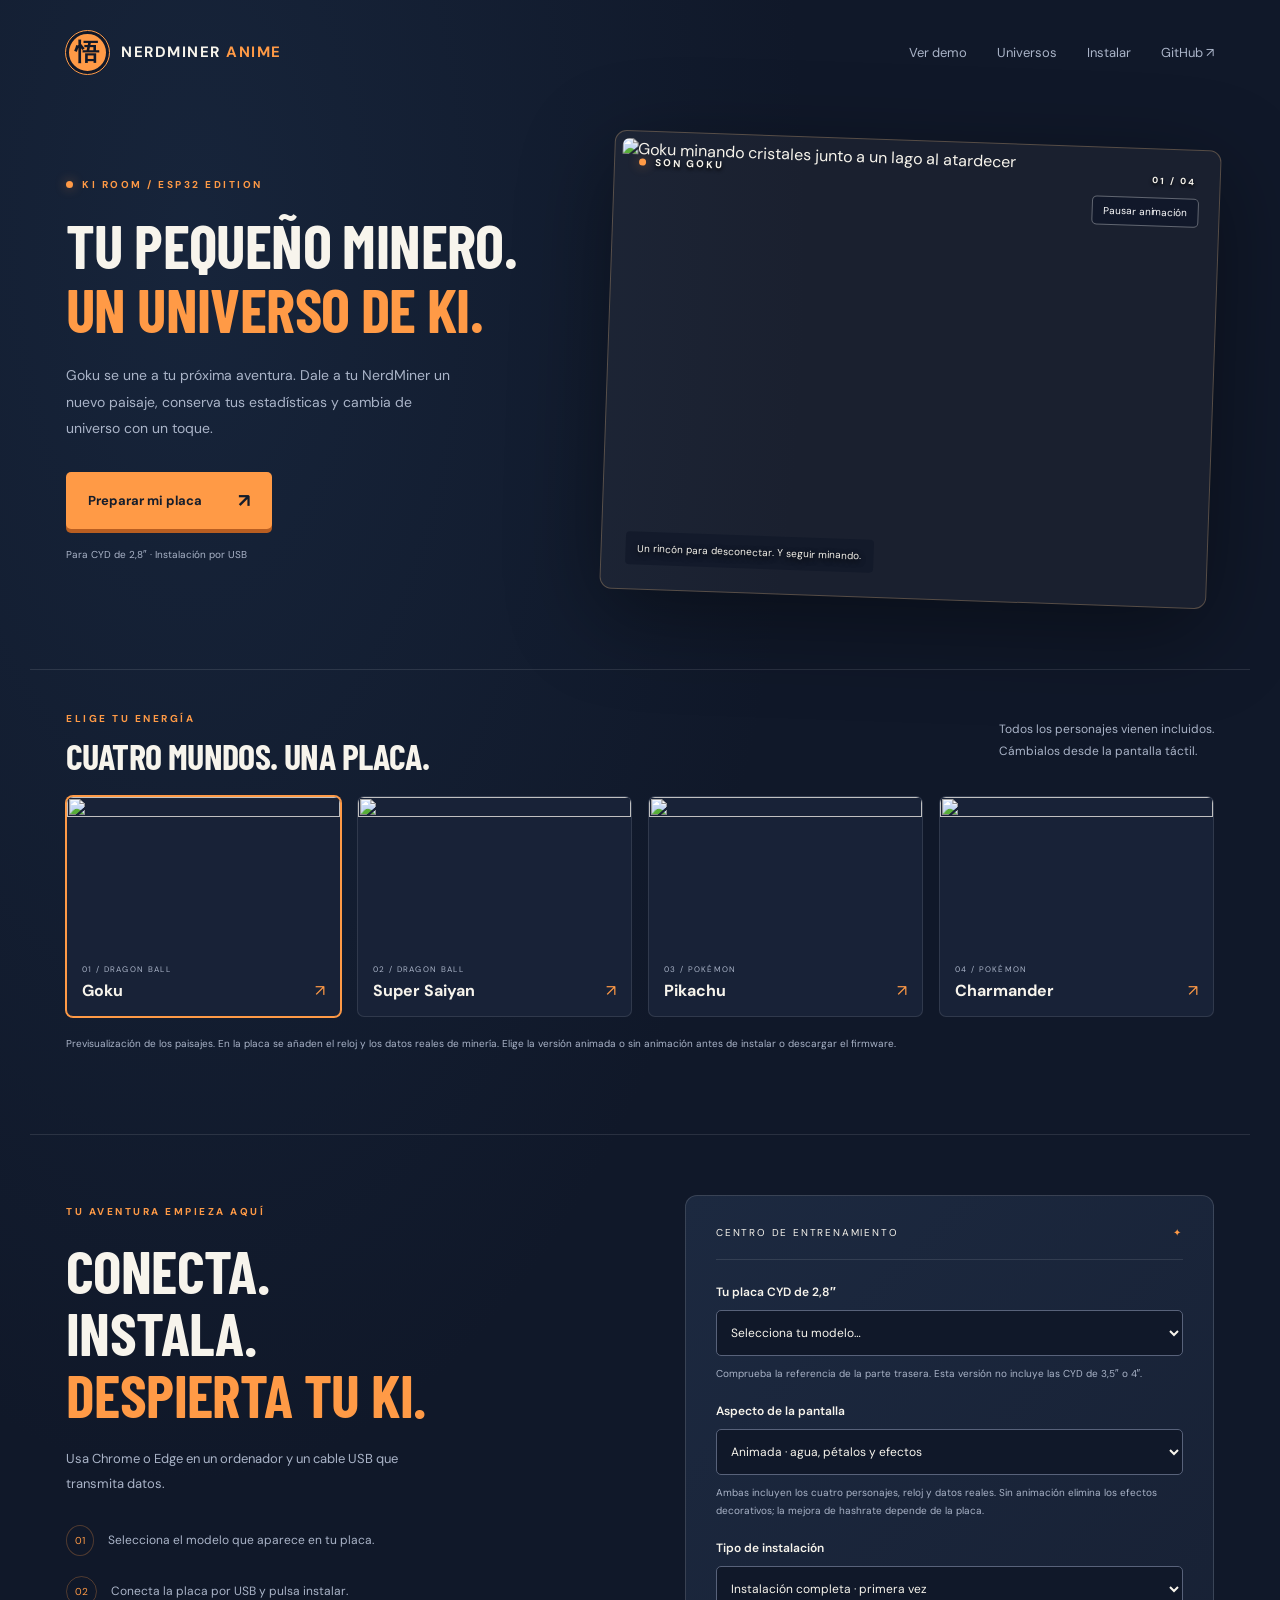
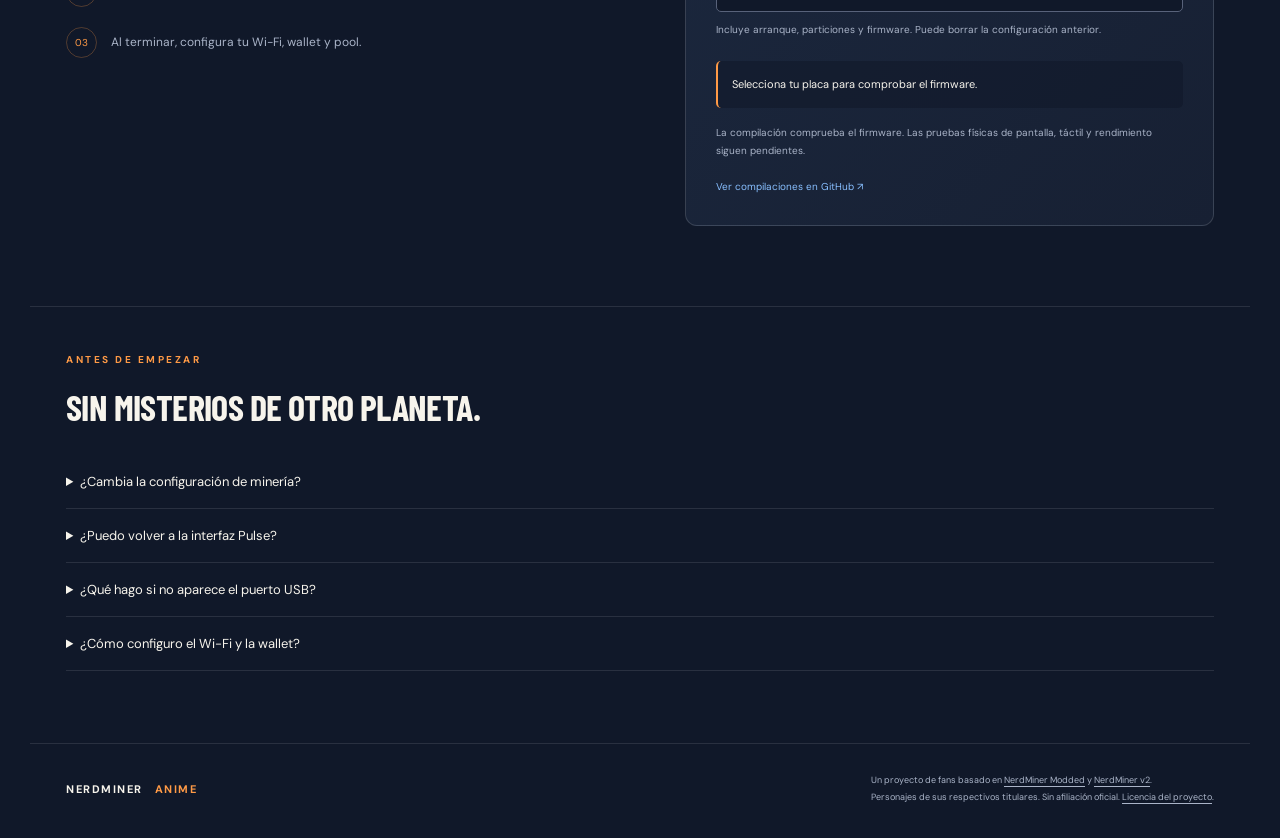
==== web/instalar.html @ bca4f03d "Set animated demo as default and offer static CYD firmware: web/instalar.html" ====
<!doctype html>
<html lang="es">
<head>
  <meta charset="utf-8">
  <meta name="viewport" content="width=device-width, initial-scale=1">
  <meta name="theme-color" content="#101829">
  <meta name="description" content="Instala NerdMiner Anime en tu CYD: Goku, Super Saiyan, Pikachu y Charmander en tu rincón de minería.">
  <title>NerdMiner Anime · KI Room</title>
  <link rel="stylesheet" href="style.css">
  <script type="module" src="https://unpkg.com/esp-web-tools@10/dist/web/install-button.js?module"></script>
  <script src="app.js" defer></script>
  <script src="scene-animation.js?v=1" defer></script>
</head>
<body>
  <header class="nav wrap">
    <a class="brand" href="./"><span class="emblem" aria-hidden="true">悟</span><span>NERDMINER <strong>ANIME</strong></span></a>
    <nav aria-label="Principal"><a href="./">Ver demo</a><a href="#universos">Universos</a><a href="#instalar">Instalar</a><a href="https://github.com/danielalejandrortizz-hash/NerdMiner-Anime">GitHub ↗</a></nav>
  </header>
  <main>
    <section class="hero wrap" aria-labelledby="hero-title">
      <div class="hero-copy">
        <p class="eyebrow"><span class="spark"></span> KI ROOM / ESP32 EDITION</p>
        <h1 id="hero-title">Tu pequeño minero.<br><em>Un universo de ki.</em></h1>
        <p class="intro">Goku se une a tu próxima aventura. Dale a tu NerdMiner un nuevo paisaje, conserva tus estadísticas y cambia de universo con un toque.</p>
        <a class="primary" href="#instalar">Preparar mi placa <span aria-hidden="true">↗</span></a>
        <p class="hero-note">Para CYD de 2,8″ · Instalación por USB</p>
      </div>
      <div class="scene-frame">
        <button id="hero-pause" class="animation-pause" aria-pressed="false">Pausar animación</button>
        <img id="hero-art" src="assets/goku-sunset.png" alt="Goku minando cristales junto a un lago al atardecer" fetchpriority="high" width="1448" height="1086">
        <div class="scene-label"><span class="spark"></span><span id="scene-name">SON GOKU</span><span>01 / 04</span></div>
        <span class="scene-caption">Un rincón para desconectar. Y seguir minando.</span>
      </div>
    </section>
    <section id="universos" class="universes wrap" aria-labelledby="universe-title">
      <div class="section-top"><div><p class="eyebrow">ELIGE TU ENERGÍA</p><h2 id="universe-title">Cuatro mundos. Una placa.</h2></div><p>Todos los personajes vienen incluidos.<br>Cámbialos desde la pantalla táctil.</p></div>
      <div class="characters" role="group" aria-label="Previsualizar personajes">
        <button class="character selected" data-scene="goku" aria-pressed="true"><img src="assets/goku-sunset.png" alt="" loading="lazy"><span><small>01 / DRAGON BALL</small><strong>Goku</strong><b aria-hidden="true">↗</b></span></button>
        <button class="character" data-scene="saiyan" aria-pressed="false"><img src="assets/saiyan-sunset.png" alt="" loading="lazy"><span><small>02 / DRAGON BALL</small><strong>Super Saiyan</strong><b aria-hidden="true">↗</b></span></button>
        <button class="character" data-scene="pikachu" aria-pressed="false"><img src="assets/pikachu-sunset.png" alt="" loading="lazy"><span><small>03 / POKÉMON</small><strong>Pikachu</strong><b aria-hidden="true">↗</b></span></button>
        <button class="character" data-scene="charmander" aria-pressed="false"><img src="assets/charmander-sunset.png" alt="" loading="lazy"><span><small>04 / POKÉMON</small><strong>Charmander</strong><b aria-hidden="true">↗</b></span></button>
      </div>
      <p class="caption">Previsualización de los paisajes. En la placa se añaden el reloj y los datos reales de minería. Elige la versión animada o sin animación antes de instalar o descargar el firmware.</p>
    </section>
    <section id="instalar" class="installation wrap" aria-labelledby="install-title">
      <div class="install-copy"><p class="eyebrow">TU AVENTURA EMPIEZA AQUÍ</p><h2 id="install-title">Conecta.<br>Instala.<br><em>Despierta tu ki.</em></h2><p>Usa Chrome o Edge en un ordenador y un cable USB que transmita datos.</p><ol><li><span>01</span>Selecciona el modelo que aparece en tu placa.</li><li><span>02</span>Conecta la placa por USB y pulsa instalar.</li><li><span>03</span>Al terminar, configura tu Wi-Fi, wallet y pool.</li></ol></div>
      <div class="install-panel">
        <p class="panel-heading">CENTRO DE ENTRENAMIENTO <span aria-hidden="true">✦</span></p>
        <label for="board">Tu placa CYD de 2,8″</label>
        <select id="board"><option value="">Selecciona tu modelo…</option><option value="ESP32-2432S028R-Room">ESP32-2432S028R · un USB</option><option value="ESP32_2432S028_2USB-Room">ESP32-2432S028 · dos USB</option></select>
        <p class="field-help">Comprueba la referencia de la parte trasera. Esta versión no incluye las CYD de 3,5″ o 4″.</p>
        <label for="animation-mode">Aspecto de la pantalla</label>
        <select id="animation-mode"><option value="animated">Animada · agua, pétalos y efectos</option><option value="static">Sin animación · menor trabajo de pantalla</option></select>
        <p class="field-help">Ambas incluyen los cuatro personajes, reloj y datos reales. Sin animación elimina los efectos decorativos; la mejora de hashrate depende de la placa.</p>
        <label for="install-mode">Tipo de instalación</label>
        <select id="install-mode"><option value="factory">Instalación completa · primera vez</option><option value="update">Actualizar · ya tengo KI Room instalado</option></select>
        <p id="mode-help" class="field-help">Incluye arranque, particiones y firmware. Puede borrar la configuración anterior.</p>
        <div class="build-state" id="build-state" role="status" aria-live="polite">Selecciona tu placa para comprobar el firmware.</div>
        <esp-web-install-button id="installer" hidden><button slot="activate" class="primary install-button">Instalar en mi placa <span aria-hidden="true">⚡</span></button><p slot="unsupported" class="browser-help">Abre esta página en Chrome o Edge en un ordenador con conexión USB.</p><p slot="not-allowed" class="browser-help">La instalación necesita HTTPS o localhost.</p></esp-web-install-button>
        <a id="download" class="download" hidden>Descargar archivo .bin ↓</a>
        <p id="hardware-note" class="fineprint">La compilación comprueba el firmware. Las pruebas físicas de pantalla, táctil y rendimiento siguen pendientes.</p>
        <a class="text-link" href="https://github.com/danielalejandrortizz-hash/NerdMiner-Anime/actions">Ver compilaciones en GitHub ↗</a>
      </div>
    </section>
    <section class="faq wrap" aria-labelledby="faq-title"><p class="eyebrow">ANTES DE EMPEZAR</p><h2 id="faq-title">Sin misterios de otro planeta.</h2><details><summary>¿Cambia la configuración de minería?</summary><p>KI Room conserva el código de minería, Stratum y los ajustes de wallet y pool del proyecto base. La interfaz añade los paisajes, el reloj y el selector de personajes. El rendimiento con esta interfaz está pendiente de pruebas en placa.</p></details><details><summary>¿Puedo volver a la interfaz Pulse?</summary><p>Sí. Abre la página TEMAS en la pantalla de la placa y toca «VOLVER A PULSE / ORIGINAL».</p></details><details><summary>¿Qué hago si no aparece el puerto USB?</summary><p>Prueba otro cable de datos, cierra otros programas que usen el puerto y revisa el controlador USB de tu placa. Si no conecta, consulta las instrucciones del fabricante para entrar en modo de arranque.</p></details><details><summary>¿Cómo configuro el Wi-Fi y la wallet?</summary><p>Tras la instalación, sigue las instrucciones de la pantalla y el portal de configuración del NerdMiner. Introduce tu Wi-Fi, la dirección pública de tu wallet y el pool. Nunca necesitas introducir la frase semilla de tu wallet.</p></details></section>
  </main>
  <footer class="wrap"><a class="brand" href="#">NERDMINER <strong>ANIME</strong></a><p>Un proyecto de fans basado en <a href="https://github.com/HenrysCat/NerdMiner-Modded">NerdMiner Modded</a> y <a href="https://github.com/BitMaker-hub/NerdMiner_v2">NerdMiner v2</a>.<br>Personajes de sus respectivos titulares. Sin afiliación oficial. <a href="https://github.com/danielalejandrortizz-hash/NerdMiner-Anime/blob/main/LICENSE">Licencia del proyecto</a>.</p></footer>
</body>
</html>
---- web/style.css ----
@import url('https://fonts.googleapis.com/css2?family=Barlow+Condensed:wght@600;700;800&family=DM+Sans:wght@400;500;600;700&display=swap');
:root{color-scheme:dark;--bg:#101829;--panel:#182237;--ink:#f7f4ec;--muted:#aab4c8;--orange:#ff9a46;--line:#ffffff1b;--blue:#88bfff;font-family:'DM Sans',sans-serif;scroll-behavior:smooth}*{box-sizing:border-box}body{margin:0;background:radial-gradient(ellipse at 15% 10%,#21375566,transparent 40%),var(--bg);color:var(--ink)}[hidden]{display:none!important}a{color:inherit;text-decoration:none}button,select{font:inherit}button,a,select{touch-action:manipulation}button:focus-visible,a:focus-visible,select:focus-visible,summary:focus-visible{outline:3px solid var(--blue);outline-offset:5px}.wrap{max-width:1220px;margin:auto;padding-left:36px;padding-right:36px}.nav{height:104px;display:flex;justify-content:space-between;align-items:center}.brand{display:flex;align-items:center;gap:12px;font-size:15px;letter-spacing:1.5px;font-weight:700}.brand strong{color:var(--orange)}.emblem{display:grid;place-items:center;background:var(--orange);border-radius:50%;color:var(--bg);font-size:24px;width:43px;height:43px;border:3px solid #101829;outline:1px solid var(--orange)}nav{display:flex;gap:30px;font-size:13px;color:var(--muted)}nav a:hover,.text-link:hover{color:var(--orange)}.hero{display:grid;grid-template-columns:.92fr 1.08fr;align-items:center;gap:24px;min-height:555px;padding-top:36px;padding-bottom:70px}.eyebrow{font-size:10px;font-weight:700;letter-spacing:2.5px;color:var(--orange);display:flex;align-items:center;gap:9px}.spark{display:inline-block;width:7px;height:7px;border-radius:50%;background:var(--orange);box-shadow:0 0 12px #ff9a4677}h1,h2{font-family:'Barlow Condensed','Arial Narrow',sans-serif;text-transform:uppercase;letter-spacing:-.6px;line-height:1.03;margin:22px 0}h1{font-size:clamp(46px,4.8vw,68px)}em{font-style:normal;color:var(--orange)}.intro{max-width:400px;color:var(--muted);font-size:14px;line-height:1.9;margin-bottom:30px}.primary{background:var(--orange);color:#151d2b;display:inline-flex;justify-content:space-between;align-items:center;gap:36px;padding:16px 22px;font-size:13px;font-weight:700;border:0;border-radius:5px;cursor:pointer;box-shadow:0 4px 0 #b95e21;transition:background .2s,transform .2s}.primary:hover{background:#ffb36e;transform:translateY(-2px)}.primary span{font-size:19px}.hero-note{font-size:10px;color:var(--muted);margin-top:19px}.scene-frame{position:relative;border:1px solid #ffc68944;border-radius:12px;padding:7px;background:#ffddac0b;transform:rotate(2deg);box-shadow:0 24px 90px #0006}.scene-frame>img{display:block;width:100%;height:auto;aspect-ratio:4/3;object-fit:cover;border-radius:7px}.scene-label{position:absolute;left:24px;right:24px;top:24px;display:flex;align-items:center;gap:9px;font-size:10px;font-weight:700;letter-spacing:2px;text-shadow:0 2px 4px #000}.scene-label>span:last-child{margin-left:auto;font-size:9px}.scene-caption{position:absolute;left:24px;right:24px;bottom:24px;font-size:10px;text-shadow:0 2px 6px #000;background:#101829b3;padding:10px 12px;border-radius:4px;width:fit-content}.universes{padding-top:32px;padding-bottom:72px;border-top:1px solid var(--line)}.section-top{display:flex;align-items:end;justify-content:space-between;margin-bottom:22px}.section-top h2{font-size:36px;margin:12px 0 0}.section-top>p{font-size:12px;line-height:1.8;color:var(--muted)}.characters{display:grid;grid-template-columns:repeat(4,1fr);gap:16px}.character{text-align:left;padding:0;border:1px solid var(--line);border-radius:7px;overflow:hidden;background:var(--panel);color:var(--ink);cursor:pointer;transition:transform .2s,border-color .2s}.character:hover{transform:translateY(-4px);border-color:var(--orange)}.character.selected{border-color:var(--orange);box-shadow:0 0 0 1px var(--orange)}.character img{display:block;width:100%;aspect-ratio:1.8;object-fit:cover}.character>span{padding:15px;display:grid;grid-template-columns:1fr auto;gap:6px}.character small{grid-column:1/-1;color:var(--muted);font-size:8px;letter-spacing:1.3px}.character strong{font-size:16px}.character b{color:var(--orange);font-weight:400}.caption{font-size:10px;color:var(--muted);line-height:1.7;margin-top:18px}.installation{display:grid;grid-template-columns:1fr 1fr;gap:90px;padding-top:60px;padding-bottom:80px;border-top:1px solid var(--line)}.install-copy h2{font-size:60px;margin-top:22px}.install-copy>p:not(.eyebrow){max-width:340px;font-size:13px;line-height:1.9;color:var(--muted)}ol{list-style:none;padding:0;margin-top:28px}li{display:flex;gap:14px;align-items:center;margin:20px 0;font-size:12px;color:var(--muted)}li>span{color:var(--orange);font-size:10px;border:1px solid #ff9a4644;padding:8px;border-radius:50%}.install-panel{background:linear-gradient(135deg,#1c2940,#172033);border:1px solid #ffffff24;border-radius:12px;padding:30px;align-self:start}.panel-heading{font-size:10px;letter-spacing:1.8px;border-bottom:1px solid var(--line);padding-bottom:20px;margin:0 0 24px;display:flex;justify-content:space-between}.panel-heading span{color:var(--orange)}label{display:block;font-size:12px;font-weight:600;margin:20px 0 10px}select{width:100%;background:#101829;color:var(--ink);border:1px solid #58627a;border-radius:5px;padding:13px 10px;font-size:12px}.field-help{font-size:10px;line-height:1.8;color:var(--muted);margin-top:9px}.build-state{font-size:11px;line-height:1.7;background:#10182988;padding:14px;border-radius:5px;margin:22px 0 16px;border-left:2px solid var(--orange)}.install-button{width:100%;margin-bottom:14px}.download{display:block;text-align:center;color:var(--blue);font-size:11px;padding:10px}.fineprint,.browser-help{color:var(--muted);font-size:10px;line-height:1.8}.text-link{display:inline-block;font-size:10px;color:var(--blue);margin-top:10px}.faq{padding-top:36px;padding-bottom:72px;border-top:1px solid var(--line)}.faq h2{font-size:36px;margin-bottom:30px}details{border-bottom:1px solid var(--line);padding:18px 0}summary{cursor:pointer;font-size:13px}details p{font-size:12px;color:var(--muted);line-height:1.9;max-width:800px}footer{border-top:1px solid var(--line);display:flex;justify-content:space-between;gap:30px;padding-top:28px;padding-bottom:32px}footer .brand{font-size:11px}footer p{font-size:9px;color:var(--muted);line-height:1.9;margin:0}footer p a{text-decoration:underline;text-underline-offset:3px}@media(max-width:900px){.hero{grid-template-columns:1fr 1fr;gap:20px}h1{font-size:48px}.installation{gap:40px}.install-copy h2{font-size:52px}.characters{gap:10px}.character strong{font-size:13px}}@media(max-width:640px){.wrap{padding-left:22px;padding-right:22px}.nav{height:85px}.brand{font-size:11px;gap:8px}.emblem{width:34px;height:34px;font-size:20px}nav{gap:16px;font-size:11px}nav a:first-child{display:none}.hero{grid-template-columns:1fr;padding-top:26px;gap:36px;padding-bottom:54px}h1{font-size:54px}.intro{max-width:100%}.scene-frame{transform:rotate(1deg)}.section-top{display:block}.section-top h2,.faq h2{font-size:32px}.characters{grid-template-columns:1fr 1fr;gap:14px}.character strong{font-size:15px}.installation{grid-template-columns:1fr;gap:26px;padding-top:36px;padding-bottom:50px}.install-copy h2{font-size:52px}.install-panel{padding:23px}.universes{padding-bottom:42px}footer{flex-direction:column;gap:18px}.hero-note{font-size:11px}}@media(prefers-reduced-motion:reduce){:root{scroll-behavior:auto}*{transition:none!important}}

/* Approved animated scene, directly on the installer. */
.scene-frame>.scene-motion{position:absolute;left:7px;top:7px;width:calc(100% - 14px);height:calc(100% - 14px);border-radius:7px;pointer-events:none}.scene-label,.scene-caption{z-index:1}.animation-pause{position:absolute;right:20px;top:48px;z-index:2;border:1px solid #ffffff55;border-radius:5px;padding:7px 10px;background:#101829c9;color:#fff;font:inherit;font-size:10px;cursor:pointer}.animation-pause:focus-visible{outline:3px solid var(--blue);outline-offset:3px}
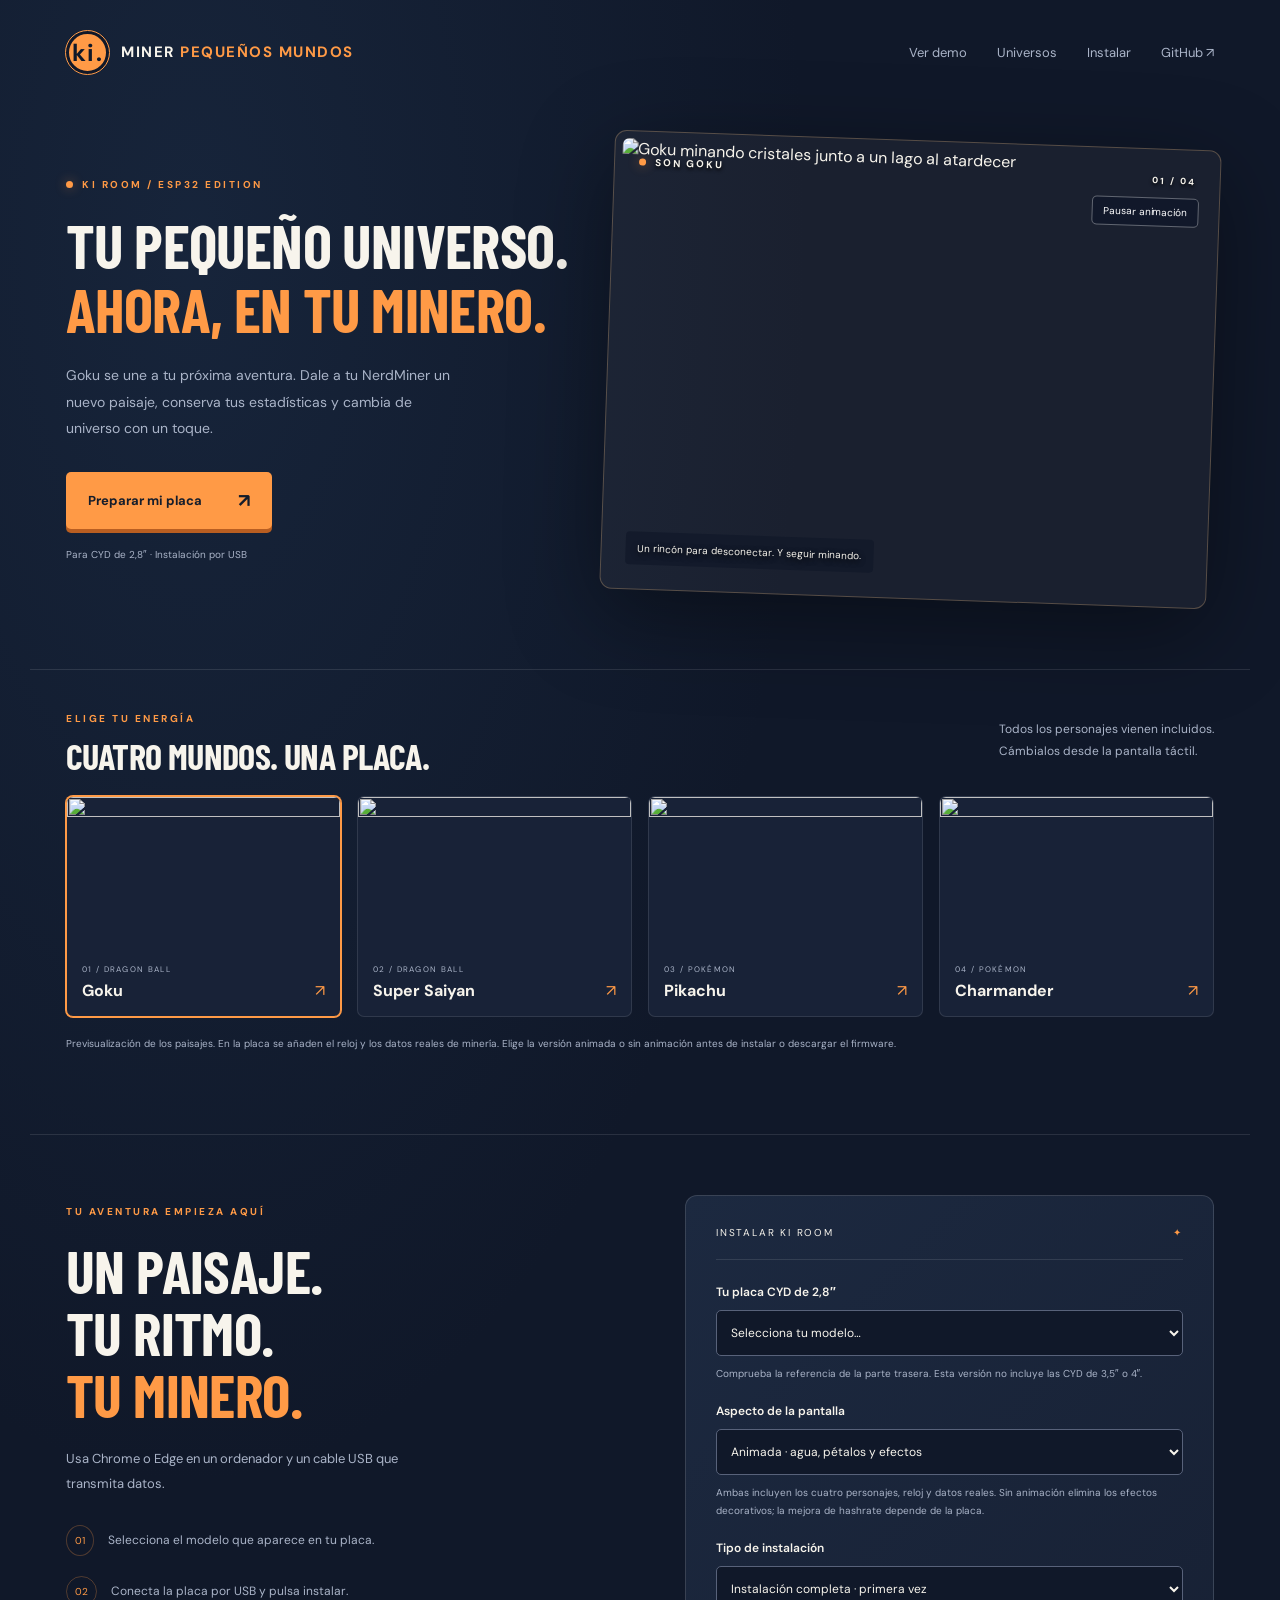
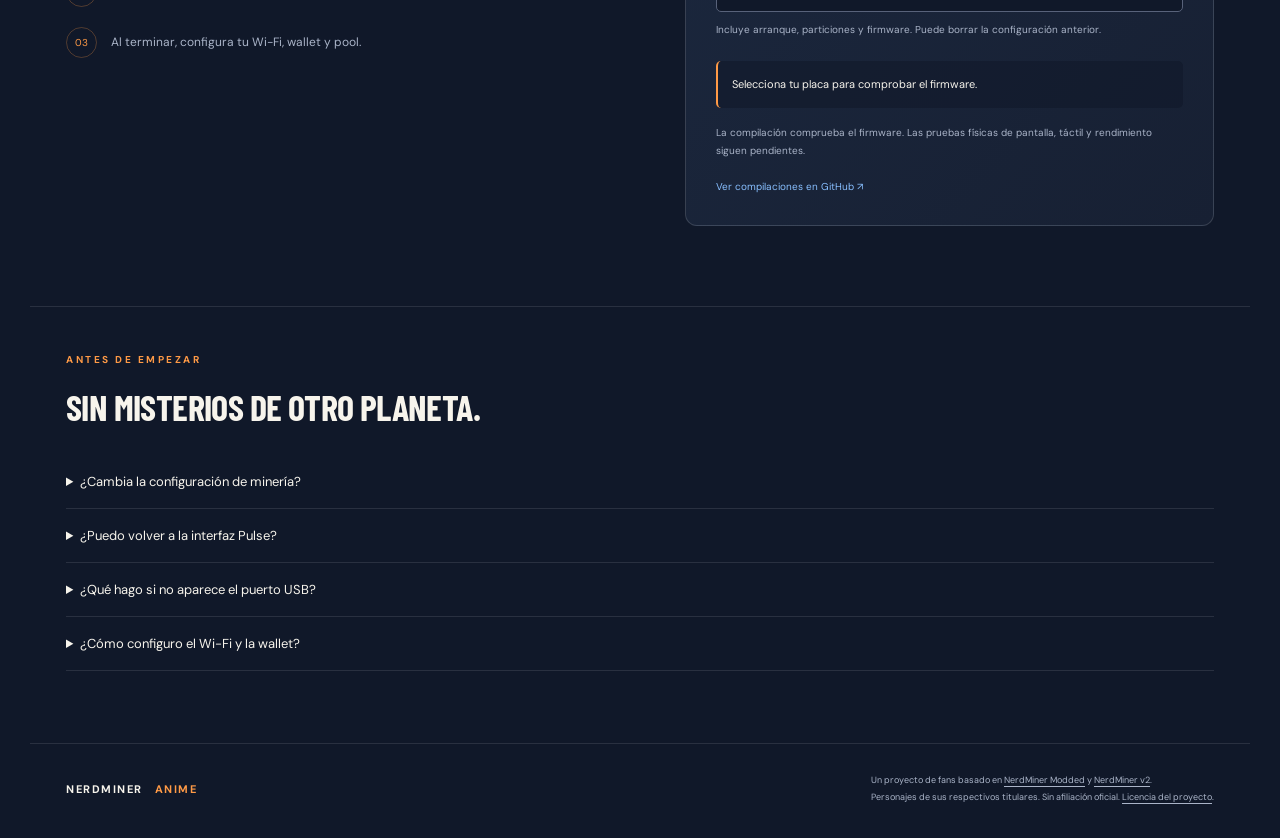
==== commit 70d3fd2a: "Fix invalid hashrate samples, readable metrics, foreground petals and demo styling" ====
--- a/web/instalar.html
+++ b/web/instalar.html
@@ -7,20 +7,21 @@
   <meta name="description" content="Instala NerdMiner Anime en tu CYD: Goku, Super Saiyan, Pikachu y Charmander en tu rincón de minería.">
   <title>NerdMiner Anime · KI Room</title>
   <link rel="stylesheet" href="style.css">
+  <link rel="stylesheet" href="installer-theme.css">
   <script type="module" src="https://unpkg.com/esp-web-tools@10/dist/web/install-button.js?module"></script>
   <script src="app.js" defer></script>
   <script src="scene-animation.js?v=1" defer></script>
 </head>
 <body>
   <header class="nav wrap">
-    <a class="brand" href="./"><span class="emblem" aria-hidden="true">悟</span><span>NERDMINER <strong>ANIME</strong></span></a>
+    <a class="brand" href="./"><span class="emblem" aria-hidden="true">ki.</span><span>MINER <strong>PEQUEÑOS MUNDOS</strong></span></a>
     <nav aria-label="Principal"><a href="./">Ver demo</a><a href="#universos">Universos</a><a href="#instalar">Instalar</a><a href="https://github.com/danielalejandrortizz-hash/NerdMiner-Anime">GitHub ↗</a></nav>
   </header>
   <main>
     <section class="hero wrap" aria-labelledby="hero-title">
       <div class="hero-copy">
         <p class="eyebrow"><span class="spark"></span> KI ROOM / ESP32 EDITION</p>
-        <h1 id="hero-title">Tu pequeño minero.<br><em>Un universo de ki.</em></h1>
+        <h1 id="hero-title">Tu pequeño universo.<br><em>Ahora, en tu minero.</em></h1>
         <p class="intro">Goku se une a tu próxima aventura. Dale a tu NerdMiner un nuevo paisaje, conserva tus estadísticas y cambia de universo con un toque.</p>
         <a class="primary" href="#instalar">Preparar mi placa <span aria-hidden="true">↗</span></a>
         <p class="hero-note">Para CYD de 2,8″ · Instalación por USB</p>
@@ -43,9 +44,9 @@
       <p class="caption">Previsualización de los paisajes. En la placa se añaden el reloj y los datos reales de minería. Elige la versión animada o sin animación antes de instalar o descargar el firmware.</p>
     </section>
     <section id="instalar" class="installation wrap" aria-labelledby="install-title">
-      <div class="install-copy"><p class="eyebrow">TU AVENTURA EMPIEZA AQUÍ</p><h2 id="install-title">Conecta.<br>Instala.<br><em>Despierta tu ki.</em></h2><p>Usa Chrome o Edge en un ordenador y un cable USB que transmita datos.</p><ol><li><span>01</span>Selecciona el modelo que aparece en tu placa.</li><li><span>02</span>Conecta la placa por USB y pulsa instalar.</li><li><span>03</span>Al terminar, configura tu Wi-Fi, wallet y pool.</li></ol></div>
+      <div class="install-copy"><p class="eyebrow">TU AVENTURA EMPIEZA AQUÍ</p><h2 id="install-title">Un paisaje.<br>Tu ritmo.<br><em>Tu minero.</em></h2><p>Usa Chrome o Edge en un ordenador y un cable USB que transmita datos.</p><ol><li><span>01</span>Selecciona el modelo que aparece en tu placa.</li><li><span>02</span>Conecta la placa por USB y pulsa instalar.</li><li><span>03</span>Al terminar, configura tu Wi-Fi, wallet y pool.</li></ol></div>
       <div class="install-panel">
-        <p class="panel-heading">CENTRO DE ENTRENAMIENTO <span aria-hidden="true">✦</span></p>
+        <p class="panel-heading">INSTALAR KI ROOM <span aria-hidden="true">✦</span></p>
         <label for="board">Tu placa CYD de 2,8″</label>
         <select id="board"><option value="">Selecciona tu modelo…</option><option value="ESP32-2432S028R-Room">ESP32-2432S028R · un USB</option><option value="ESP32_2432S028_2USB-Room">ESP32-2432S028 · dos USB</option></select>
         <p class="field-help">Comprueba la referencia de la parte trasera. Esta versión no incluye las CYD de 3,5″ o 4″.</p>
